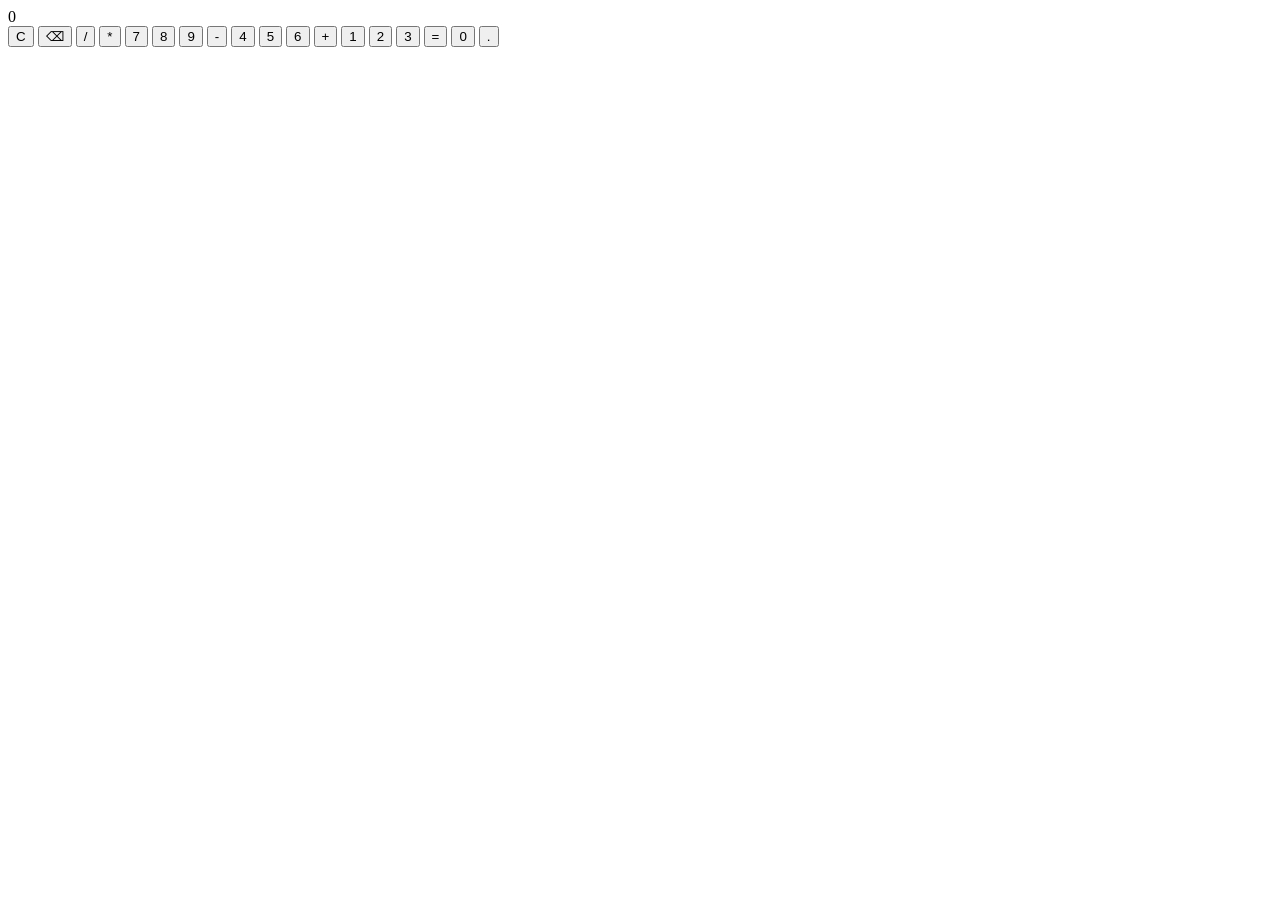
==== index.html @ 20738549 "Complete calculator HTML structure" ====
<html lang="en">
<head>
    <meta charset="UTF-8">
    <meta name="viewport" content="width=device-width, initial-scale=1.0">
    <title>Calculator Website</title>
</head>

<body>
    <div class="calculator">
        <div class="display" id="display">
            0
        </div>
        <div class="buttons">
            <button class="btn" data-value="Clear">C</button>
            <button class="btn" data-value="Backspace">⌫</button>
            <button class="btn" data-value="/">/</button>
            <button class="btn" data-value="*">*</button>

            <button class="btn" data-value="7">7</button>
            <button class="btn" data-value="8">8</button>
            <button class="btn" data-value="9">9</button>
            <button class="btn" data-value="-">-</button>

            <button class="btn" data-value="4">4</button>
            <button class="btn" data-value="5">5</button>
            <button class="btn" data-value="6">6</button>
            <button class="btn" data-value="+">+</button>

            <button class="btn" data-value="1">1</button>
            <button class="btn" data-value="2">2</button>
            <button class="btn" data-value="3">3</button>
            <button class="btn" data-value="=">=</button>

            <button class="btn" data-value="0">0</button>
            <button class="btn" data-value=".">.</button>
        </div>

    </div>
</body>

</html>
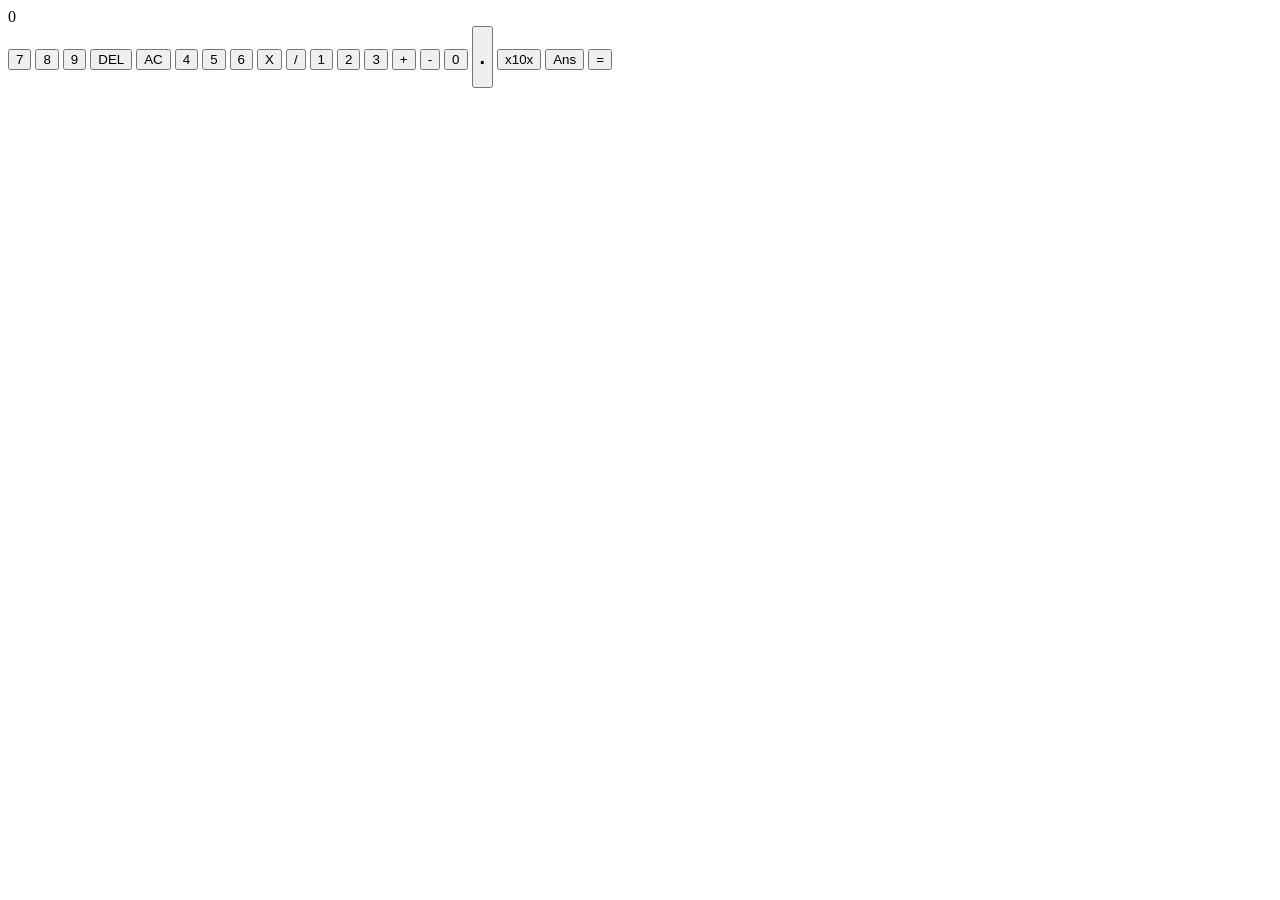
==== commit 7aea9c63: "Adding HTML and CSS Codes" ====
--- a/index.html
+++ b/index.html
@@ -1,41 +1,42 @@
 <html lang="en">
-<head>
-    <meta charset="UTF-8">
-    <meta name="viewport" content="width=device-width, initial-scale=1.0">
+  <head>
+    <meta charset="UTF-8" />
+    <meta name="viewport" content="width=device-width, initial-scale=1.0" />
     <title>Calculator Website</title>
-</head>
+    <link rel="stylesheet" href="css/style.css" />
+  </head>
 
-<body>
+  <body>
     <div class="calculator">
-        <div class="display" id="display">
-            0
-        </div>
-        <div class="buttons">
-            <button class="btn" data-value="Clear">C</button>
-            <button class="btn" data-value="Backspace">⌫</button>
-            <button class="btn" data-value="/">/</button>
-            <button class="btn" data-value="*">*</button>
+      <div class="display-container">
+        <div class="previous-operand"></div>
+        <div id="display">0</div>
+      </div>
+      <div class="basic-buttons">
+        <button class="btn" data-value="7">7</button>
+        <button class="btn" data-value="8">8</button>
+        <button class="btn" data-value="9">9</button>
+        <button class="btn action" data-value="DEL">DEL</button>
+        <button class="btn action" data-value="Clear">AC</button>
 
-            <button class="btn" data-value="7">7</button>
-            <button class="btn" data-value="8">8</button>
-            <button class="btn" data-value="9">9</button>
-            <button class="btn" data-value="-">-</button>
+        <button class="btn" data-value="4">4</button>
+        <button class="btn" data-value="5">5</button>
+        <button class="btn" data-value="6">6</button>
+        <button class="btn operator" data-value="X">X</button>
+        <button class="btn operator" data-value="/">/</button>
 
-            <button class="btn" data-value="4">4</button>
-            <button class="btn" data-value="5">5</button>
-            <button class="btn" data-value="6">6</button>
-            <button class="btn" data-value="+">+</button>
+        <button class="btn" data-value="1">1</button>
+        <button class="btn" data-value="2">2</button>
+        <button class="btn" data-value="3">3</button>
+        <button class="btn operator" data-value="+">&#x002B;</button>
+        <button class="btn operator" data-value="-">-</button>
 
-            <button class="btn" data-value="1">1</button>
-            <button class="btn" data-value="2">2</button>
-            <button class="btn" data-value="3">3</button>
-            <button class="btn" data-value="=">=</button>
-
-            <button class="btn" data-value="0">0</button>
-            <button class="btn" data-value=".">.</button>
-        </div>
-
+        <button class="btn" data-value="0">0</button>
+        <button class="btn" data-value="."><h2>.</h2></button>
+        <button class="btn" data-value="10x">x10x</button>
+        <button class="btn" data-value="Ans">Ans</button>
+        <button class="btn equal" data-value="=">=</button>
+      </div>
     </div>
-</body>
-
-</html>+  </body>
+</html>
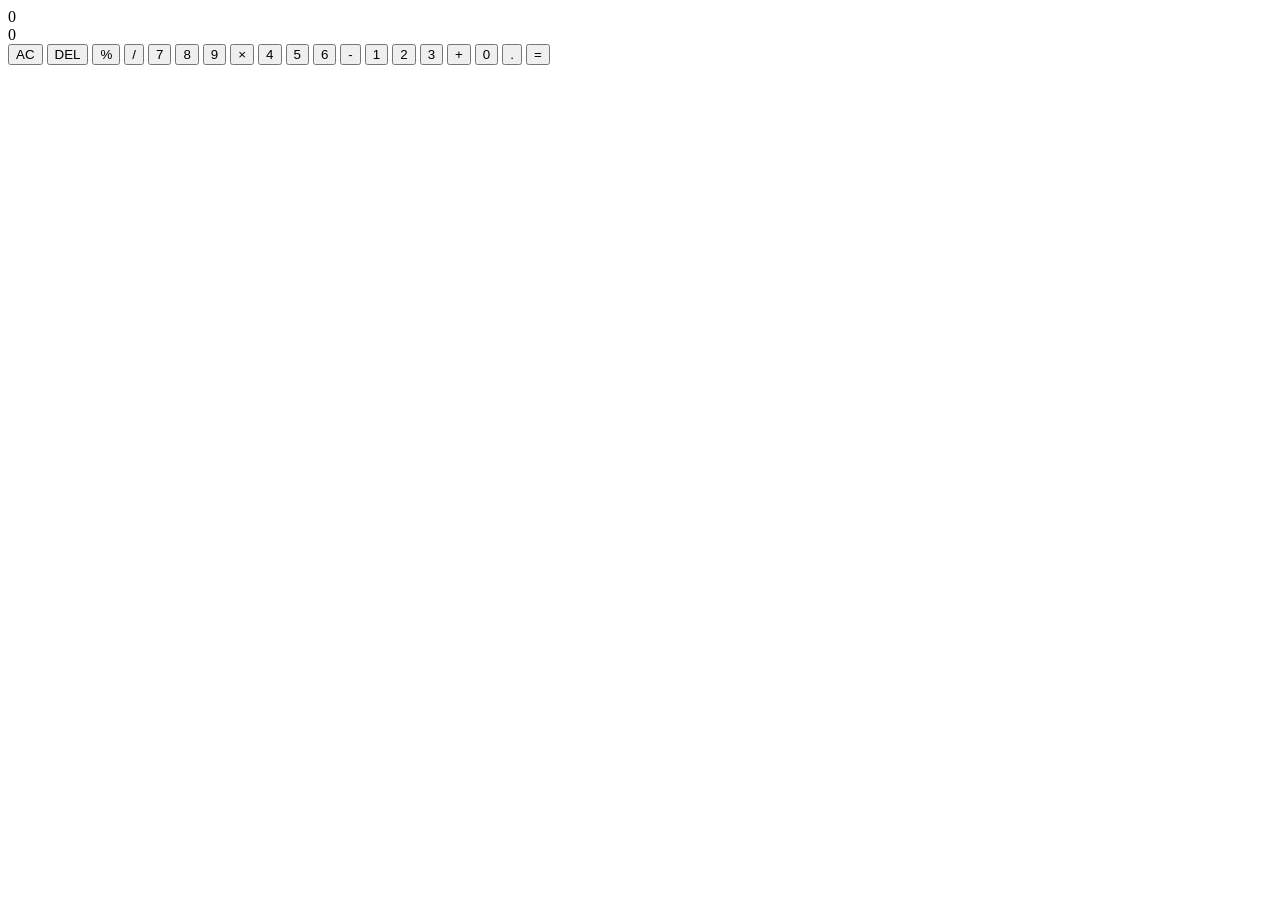
==== commit d818368e: "Adding New CSS File" ====
--- a/index.html
+++ b/index.html
@@ -3,39 +3,42 @@
     <meta charset="UTF-8" />
     <meta name="viewport" content="width=device-width, initial-scale=1.0" />
     <title>Calculator Website</title>
-    <link rel="stylesheet" href="css/style.css" />
+    <link rel="stylesheet" href="css/style_01.css" />
+    <script src="js/script.js" defer></script>
   </head>
 
   <body>
     <div class="calculator">
       <div class="display-container">
-        <div class="previous-operand"></div>
-        <div id="display">0</div>
+        <div id="display">
+          <div id="expression">0</div>
+          <div id="result">0</div>
+        </div>
       </div>
       <div class="basic-buttons">
+        <button class="btn action" data-value="Clear">AC</button>
+        <button class="btn action" data-value="DEL">DEL</button>
+        <button class="btn operator" data-value="%">%</button>
+        <button class="btn operator" data-value="/">/</button>
+
         <button class="btn" data-value="7">7</button>
         <button class="btn" data-value="8">8</button>
         <button class="btn" data-value="9">9</button>
-        <button class="btn action" data-value="DEL">DEL</button>
-        <button class="btn action" data-value="Clear">AC</button>
+        <button class="btn operator" data-value="X">&#xd7;</button>
 
         <button class="btn" data-value="4">4</button>
         <button class="btn" data-value="5">5</button>
         <button class="btn" data-value="6">6</button>
-        <button class="btn operator" data-value="X">X</button>
-        <button class="btn operator" data-value="/">/</button>
+        <button class="btn operator" data-value="-">-</button>
 
         <button class="btn" data-value="1">1</button>
         <button class="btn" data-value="2">2</button>
         <button class="btn" data-value="3">3</button>
         <button class="btn operator" data-value="+">&#x002B;</button>
-        <button class="btn operator" data-value="-">-</button>
 
         <button class="btn" data-value="0">0</button>
-        <button class="btn" data-value="."><h2>.</h2></button>
-        <button class="btn" data-value="10x">x10x</button>
-        <button class="btn" data-value="Ans">Ans</button>
-        <button class="btn equal" data-value="=">=</button>
+        <button class="btn" data-value=".">.</button>
+        <button class="btn equal">=</button>
       </div>
     </div>
   </body>
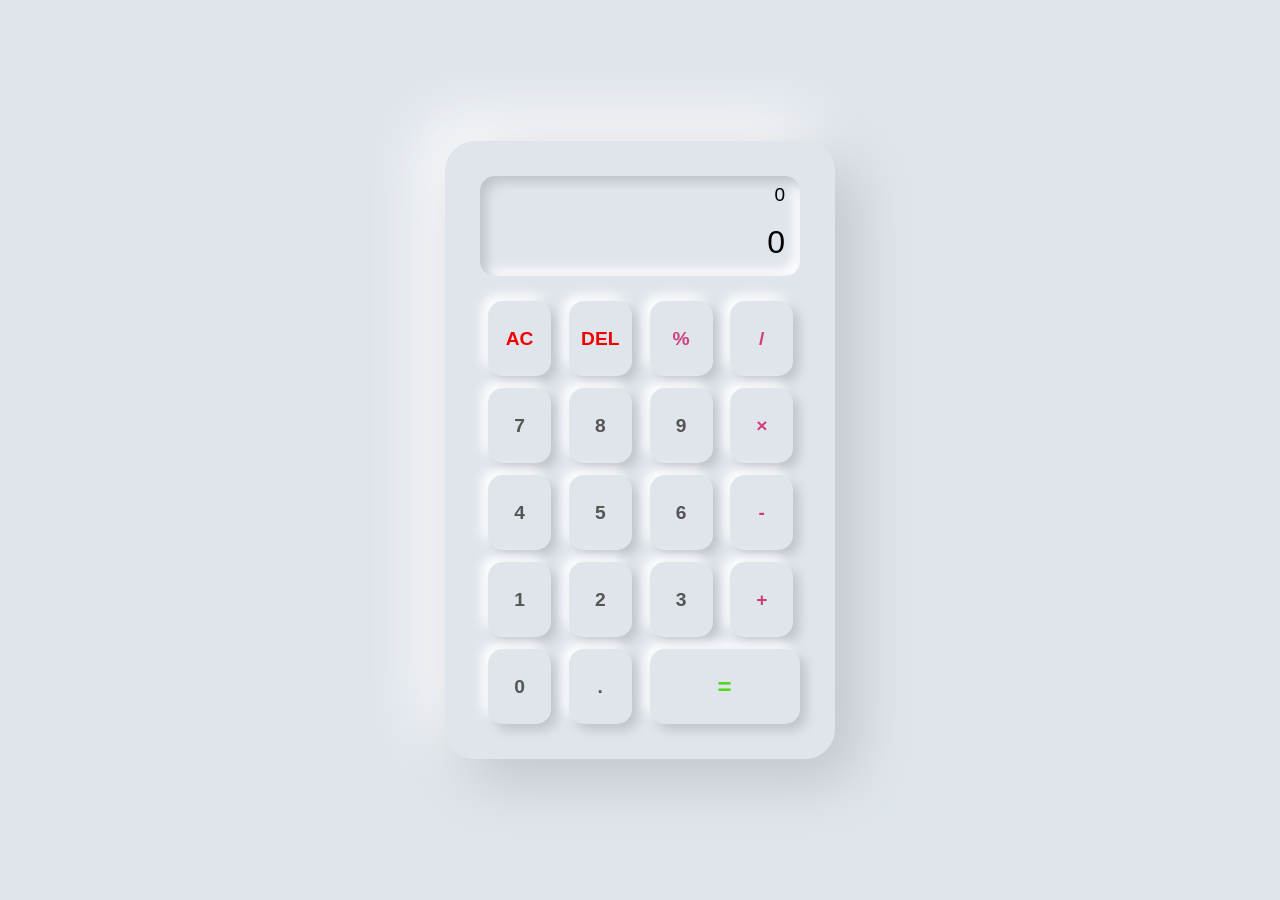
==== commit 69a0320c: "Fix Naming Error" ====
--- a/index.html
+++ b/index.html
@@ -1,9 +1,10 @@
+<!DOCTYPE html>
 <html lang="en">
   <head>
     <meta charset="UTF-8" />
     <meta name="viewport" content="width=device-width, initial-scale=1.0" />
     <title>Calculator Website</title>
-    <link rel="stylesheet" href="css/style_01.css" />
+    <link rel="stylesheet" href="CSS/style_01.css" />
     <script src="js/script.js" defer></script>
   </head>
 
--- a/CSS/style_01.css
+++ b/CSS/style_01.css
@@ -0,0 +1,127 @@
+*{
+    margin: 0;
+    padding: 0;
+    box-sizing: border-box;
+    font-family: 'Segoe UI', Tahoma, Geneva, Verdana, sans-serif;
+}
+
+body{
+    background-color: #e0e5ec;
+    display: flex;
+    justify-content: center;
+    align-items: center;
+    height: 100vh;
+}
+
+.calculator{
+    background-color: #e0e5ec;
+    padding: 35px 35px 35px;
+    border-radius: 30px;
+    box-shadow: 20px 20px 60px #bec3c9,
+    -20px -20px 60px #ffffff;
+    width: 390px;
+
+}
+
+#display{
+    width: 100%;
+    height: 90px;
+    background: #e0e5ec;
+    border: none;
+    outline: none;
+    border-radius: 15px;
+    box-shadow: inset 6px 6px 12px #bec3c9,
+                inset -6px -6px 12px #ffffff;
+
+    display: flex;
+    flex-direction: column;
+    align-items: flex-end;
+    justify-content: center;
+
+    padding: 50px 15px ;
+    box-sizing: border-box;
+
+    overflow: hidden;
+}
+
+#expression {
+    width: 100%;
+    text-align: right;
+    font-size: 19px;
+    min-height: 40px;
+
+    white-space: nowrap;
+    overflow-x: auto;
+    overflow-y: hidden;
+    box-sizing: border-box;
+}
+
+#result{
+  width: 100%;
+    text-align: right;
+    font-size: 32px;
+    color: #000000;
+    min-height: 45px;
+
+}
+
+.btn{
+    width: 63px;
+    height: 75px;
+    background: #e0e5ec;
+    border: none;
+    border-radius: 15px;
+    font-size: 1.2rem;
+    font-weight: bold;
+    color: #555;
+    cursor: pointer;
+    box-shadow: 6px 6px 12px #bec3c9,
+    -6px -6px 12px #ffffff;
+    transition: all 0.4s ease;
+
+}
+.basic-buttons{
+    display: grid;
+    grid-template-columns: repeat(4,1fr);
+    padding-top: 25px;
+    padding-left: 8px;
+    row-gap: 12px;
+    column-gap: 11px;
+    box-sizing: border-box;
+}
+
+.btn:active{
+    box-shadow: inset 4px 4px 8px #bec3c9,
+    inset -4px -4px 8px #ffffff;
+    transform: scale(0.9);
+}
+
+.action{
+    color: #f10202;
+}
+
+.operator{
+    color: #d13d7c;
+}
+ 
+.equal{
+    font-size: x-large;
+    grid-column: span 2;
+    width: 150px;
+    color: #52d81c;
+}
+/* Responsive Design */
+@media (max-width: 600px) { /* @media is use for responsive Design in other device's Screen like Phones, Tablets */
+    .calculator {
+        width: 95%; /*Using width 95% for avoid overflow of buttons at the edges of Phones,Tablet*/
+        padding: 15px;
+    }
+    .display {
+        font-size: 2rem;
+        padding: 15px;
+    }
+    button {
+        height: 60px;
+        font-size: 1.1rem;
+    }
+}
